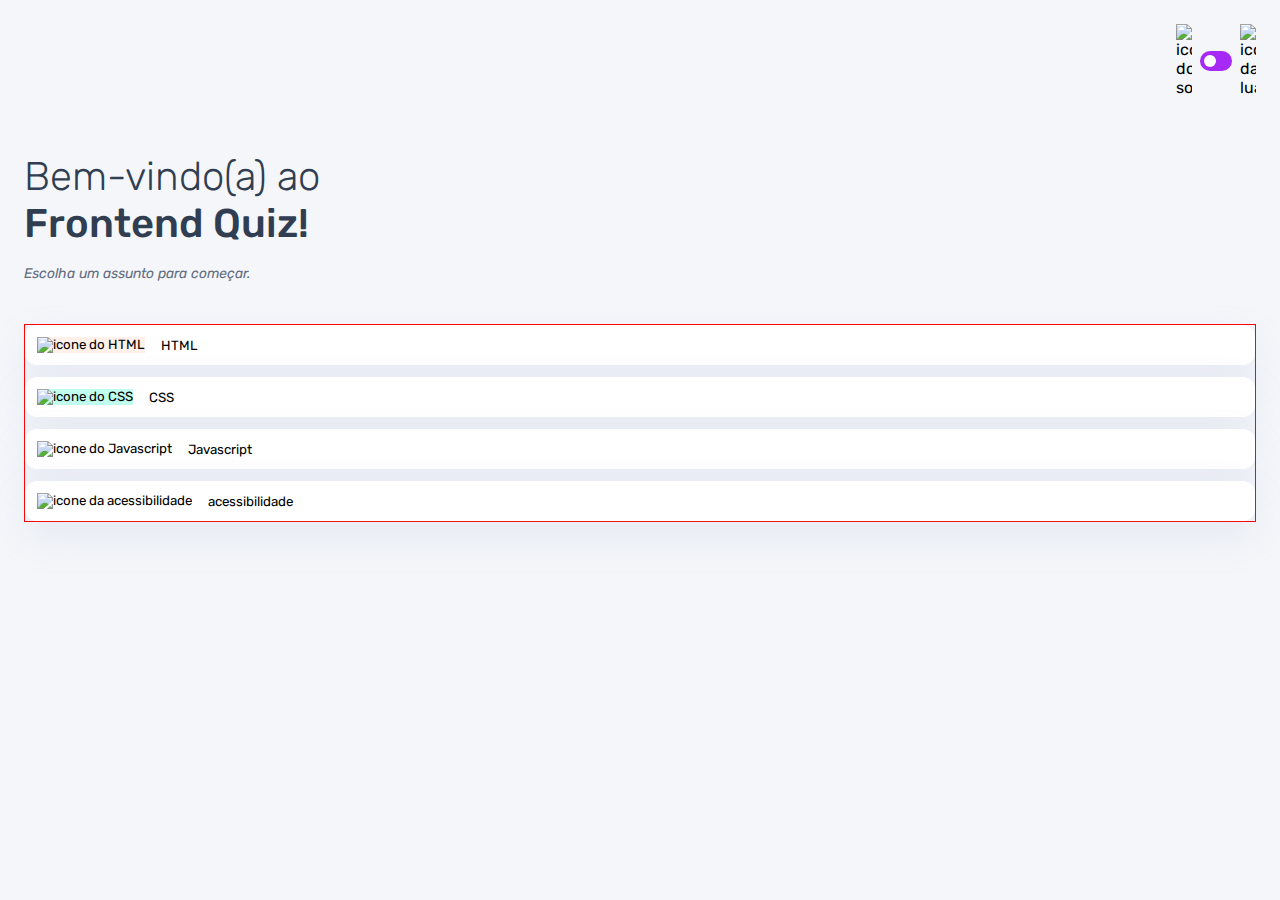
==== index.html @ c5b4b8f1 "primeira parte da estilização dos botões de assunto" ====
<!DOCTYPE html>
<html lang="pt-BR">
<head>
    <meta charset="UTF-8">
    <meta name="viewport" content="width=device-width, initial-scale=1.0">
    <link rel="preconnect" href="https://fonts.googleapis.com">
    <link rel="preconnect" href="https://fonts.gstatic.com" crossorigin>
    <link href="https://fonts.googleapis.com/css2?family=Rubik:ital,wght@0,300..900;1,300..900&display=swap" rel="stylesheet">
    <link rel="stylesheet" href="style.css">
    <title>Quiz App</title>
</head>
<body>
    <header>
        <div class="tema">
            <img src="./assets/images/icon-sun-dark.svg" alt="icone do sol">
        <button>
            <div></div>
        </button>
        <img src="./assets/images/icon-moon-dark.svg" alt="icone da lua">

        </div>
    </header>

    <main>
        <section class="boas_vindas">
            <h1>
                Bem-vindo(a) ao <br>
                <strong>Frontend Quiz!</strong>
            
            </h1>

            <p>Escolha um assunto para começar.</p>
        </section>
        <section class="assuntos">
            <button class="botao_html">
                <div>
                    <img src="./assets/images/icon-html.svg" alt="icone do HTML">
                </div>
                HTML
            </button>

            <button class="botao_css">
                <div>
                    <img src="./assets/images/icon-css.svg" alt="icone do CSS">
                </div>
                CSS
            </button>

            <button class="botao_javascript">
                <div>
                    <img src="./assets/images/icon-js.svg" alt="icone do Javascript">

                </div>
                Javascript
            </button>

            <button class="botao_acessibilidade">
                <div>
                    <img src="./assets/images/icon-accessibility.svg" alt="icone da acessibilidade">
                    
                </div>
                acessibilidade
            </button>

        </section>
    </main>
</body>
</html>
---- style.css ----
*{
    margin: 0;
    padding: 0;
    box-sizing: border-box;
    font-family: "Rubik", sans-serif;
    -webkit-font-smoothing: antialiased;
}

:root {
    --bg-color: #f4f6fa;
    --purple: #a729f5;
    --primary-text-color: #313e51;
    --secondary-text-color: #626c7f;
    --button-bg: #fff;
    --shadow: 0px 16px 40px 0px rgba(143, 160, 193, 0.14);
    --bg-html: #fff1e9;
    --bg-css: #c0fdef;
    --bg-javascript: #ebf0ff;
    --bg-acessibilidade: #f6e7ff;
    --white: #fff;
    --bg-mobile: url(./assets/images/pattern-background-mobile-light.svg);

}

body{
    height: 100svh;
    background: var(--bg-mobile) var(--bg-color);
    background-repeat: no-repeat;
    background-size: cover;
}

header{
    padding: 16px 24px;
    display: flex;
    justify-content: flex-end;
}

.tema{
    padding: 8px 0;
    display: flex;
    align-items: center;
    gap: 8px;
}
.tema img {
    width: 16px;
}

.tema button {
    height: 20px;
    width: 32px;
    background: var(--purple);
    border: 0;
    border-radius: 999px;
    padding: 4px;
}

.tema button div {
    background: var(--white);
    width: 12px;
    height: 12px;
    border-radius: 999px;
}

main {
    padding: 32px 24px;
}

.boas_vindas {
    margin-bottom: 40px;
}

.boas_vindas h1 {
    font-size: 40px;
    font-weight: 300;
    color: var(--primary-text-color);
    margin-bottom: 16px;
}

.boas_vindas h1 strong{
    font-weight: 500;

}

.boas_vindas p {
    color: var(--secondary-text-color);
    font-size: 14px;
    line-height: 150%;
    font-style: italic;
}

.assuntos {
    border: 1px solid red;

    display: flex;
    flex-direction: column;
    gap: 12px;
}

.assuntos button {
    border: none;
    background: var(--button-bg);
    display: flex;
    align-items: center;
    gap:16px;
    padding: 12px;
    border-radius: 12px;
    box-shadow: var(--shadow);
}

.botao_html div {
    background: var(--bg-html);
}

.botao_css div {
    background: var(--bg-css);
}

.botao_javascript {
    background: var(--bg-javascript);
}

.botao_acessibilidade {
    background: var(--bg-acessibilidade);
}
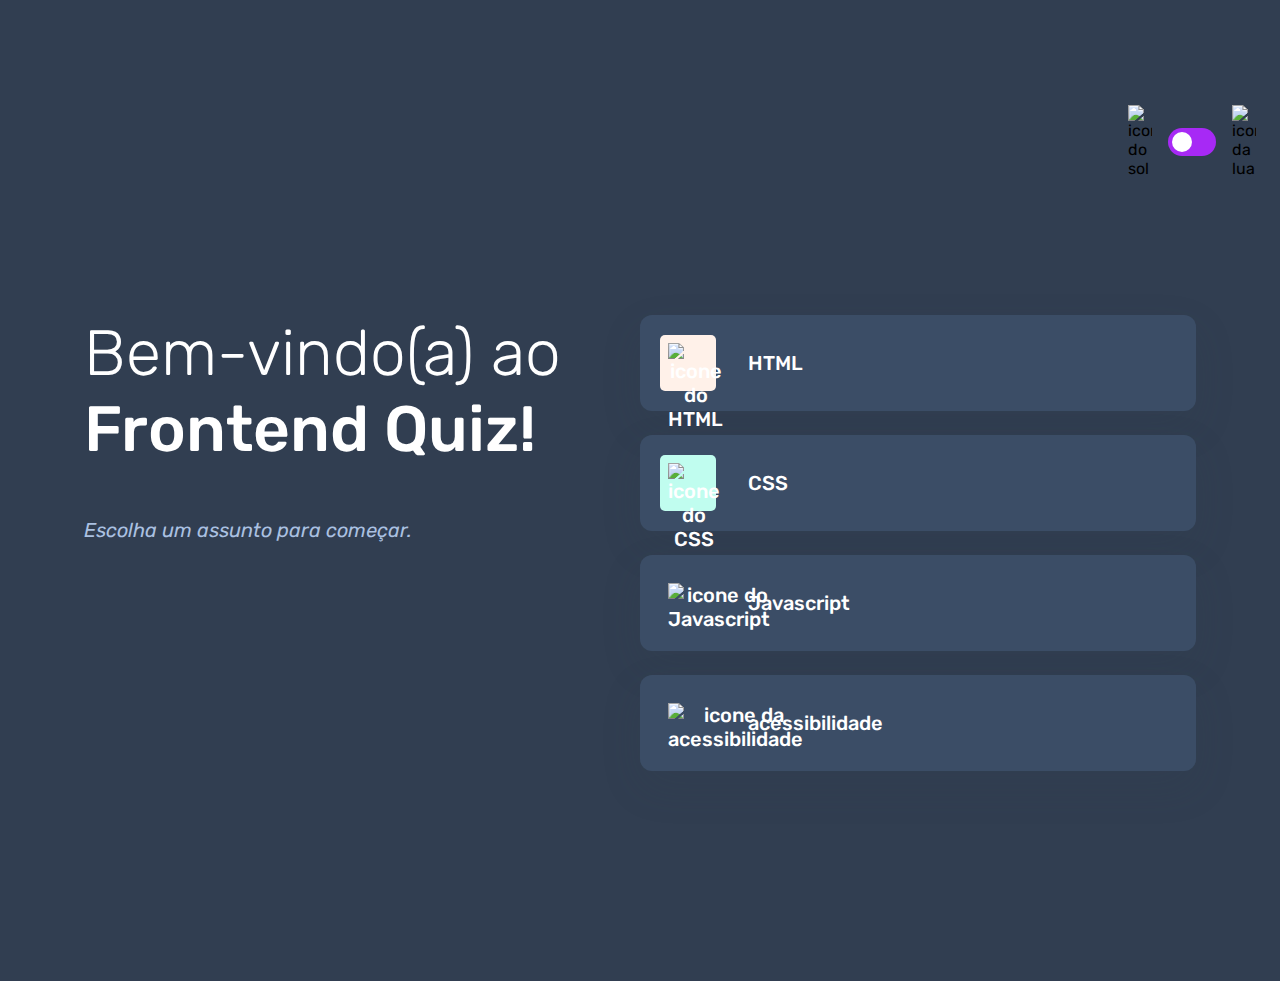
==== commit a558878d: "adaptação das cores para o tema escuro" ====
--- a/index.html
+++ b/index.html
@@ -9,7 +9,7 @@
     <link rel="stylesheet" href="style.css">
     <title>Quiz App</title>
 </head>
-<body>
+<body class="escuro">
     <header>
         <div class="tema">
             <img src="./assets/images/icon-sun-dark.svg" alt="icone do sol">
--- a/style.css
+++ b/style.css
@@ -19,7 +19,18 @@
     --bg-acessibilidade: #f6e7ff;
     --white: #fff;
     --bg-mobile: url(./assets/images/pattern-background-mobile-light.svg);
-
+    --bg-desktop: url(./assets/images/pattern-background-desktop-light.svg);
+
+}
+
+body.escuro {
+    --bg-color: #313e51;
+    --bg-mobile: url(./assets/images/pattern-background-mobile-dark.svg);
+    --bg-desktop: url(./assets/images/pattern-background-desktop-dark.svg);
+    --primary-text-color: #fff;
+    --secondary-text-color: #abc1e1;
+    --button-bg: #3b4d66;
+    --shadow: 0px 16px 40px 0px rgba(49, 62, 81, 0.14);
 }
 
 body{
@@ -89,8 +100,6 @@
 }
 
 .assuntos {
-    border: 1px solid red;
-
     display: flex;
     flex-direction: column;
     gap: 12px;
@@ -105,6 +114,20 @@
     padding: 12px;
     border-radius: 12px;
     box-shadow: var(--shadow);
+    font-size: 18px;
+    font-weight: 500;
+    color: var(--primary-text-color);
+}
+
+.assuntos button div{
+    width: 40px;
+    height: 40px;
+    padding: 5px;
+    border-radius: 5px;
+}
+
+.assuntos button img {
+    width: 100%;
 }
 
 .botao_html div {
@@ -121,4 +144,69 @@
 
 .botao_acessibilidade {
     background: var(--bg-acessibilidade);
+}
+
+@media(min-width: 1100px) {
+    body{
+        background: var(--bg-desktop) var(--bg-color);
+        background-size: cover;
+        background-repeat: no-repeat;
+    }
+
+    header {
+        margin-block: 81px;
+    }
+
+    .tema {
+        gap: 16px;
+    }
+
+    .tema img {
+        width: 24px;
+    }
+
+    .tema button {
+        width: 48px;
+        height: 28px;
+    }
+
+    .tema button div {
+        width: 20px;
+        height: 20px;
+    }
+
+    main {
+        display: flex;
+        max-width: 1160px;
+        margin-inline: auto;
+    }
+
+    section{
+        width: 100%;
+    }
+
+    .boas_vindas h1 {
+        font-size: 64px;
+        margin-bottom: 48px;
+    }
+
+    .boas_vindas p {
+        font-size: 20px;
+    }
+
+    .assuntos {
+        gap: 24px;
+    }
+
+    .assuntos button {
+        font-size: 20px;
+        padding: 20px;
+        gap: 32px;
+    }
+
+    .assuntos button div {
+        width: 56px;
+        height: 56px;
+        padding: 8px;
+    }
 }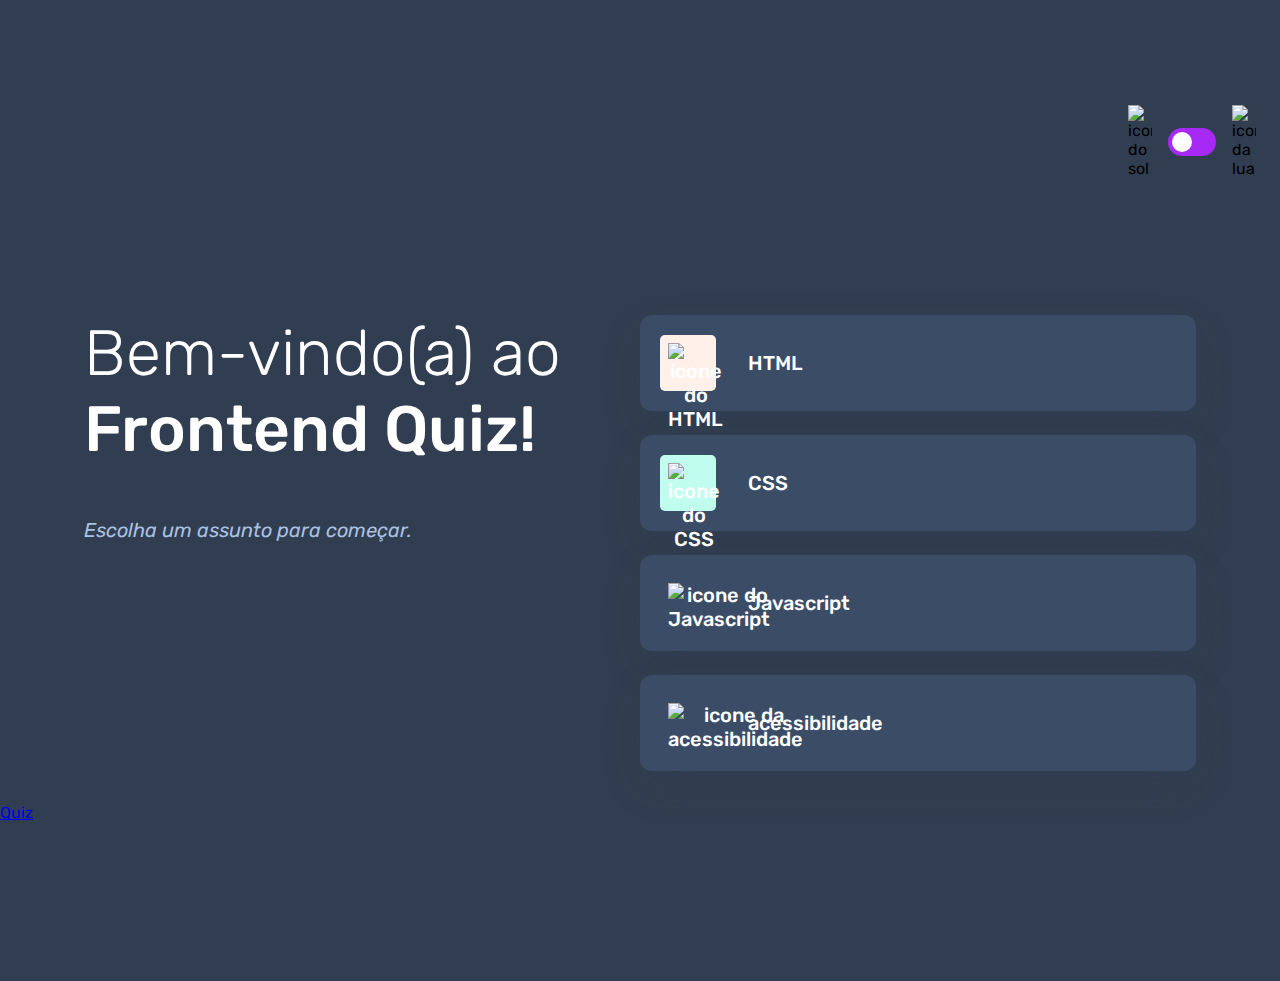
==== commit 663b101d: "criação da página do quiz" ====
--- a/index.html
+++ b/index.html
@@ -64,5 +64,7 @@
 
         </section>
     </main>
+
+    <a href="./pages/quiz/quiz.html">Quiz</a>
 </body>
 </html>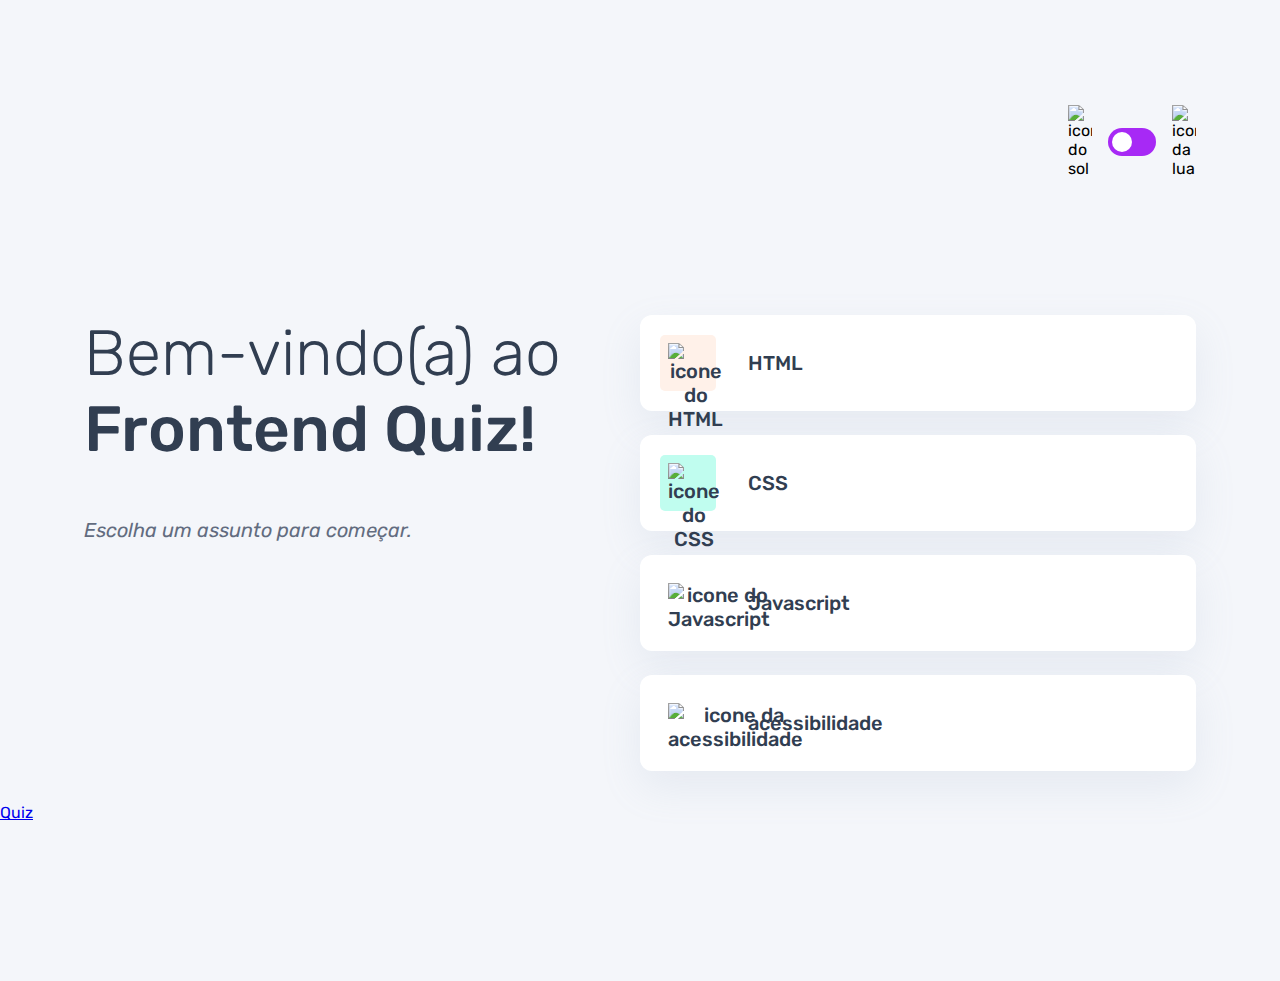
==== commit 99b2490c: "primeiros ajustes do tema no Javascript" ====
--- a/index.html
+++ b/index.html
@@ -7,9 +7,10 @@
     <link rel="preconnect" href="https://fonts.gstatic.com" crossorigin>
     <link href="https://fonts.googleapis.com/css2?family=Rubik:ital,wght@0,300..900;1,300..900&display=swap" rel="stylesheet">
     <link rel="stylesheet" href="style.css">
+    <script src="./script.js" defer></script>
     <title>Quiz App</title>
 </head>
-<body class="escuro">
+<body>
     <header>
         <div class="tema">
             <img src="./assets/images/icon-sun-dark.svg" alt="icone do sol">
--- a/style.css
+++ b/style.css
@@ -44,6 +44,8 @@
     padding: 16px 24px;
     display: flex;
     justify-content: flex-end;
+    max-width: 1160px;
+    margin-inline: auto;
 }
 
 .tema{
@@ -63,6 +65,7 @@
     border: 0;
     border-radius: 999px;
     padding: 4px;
+    display: flex;
 }
 
 .tema button div {
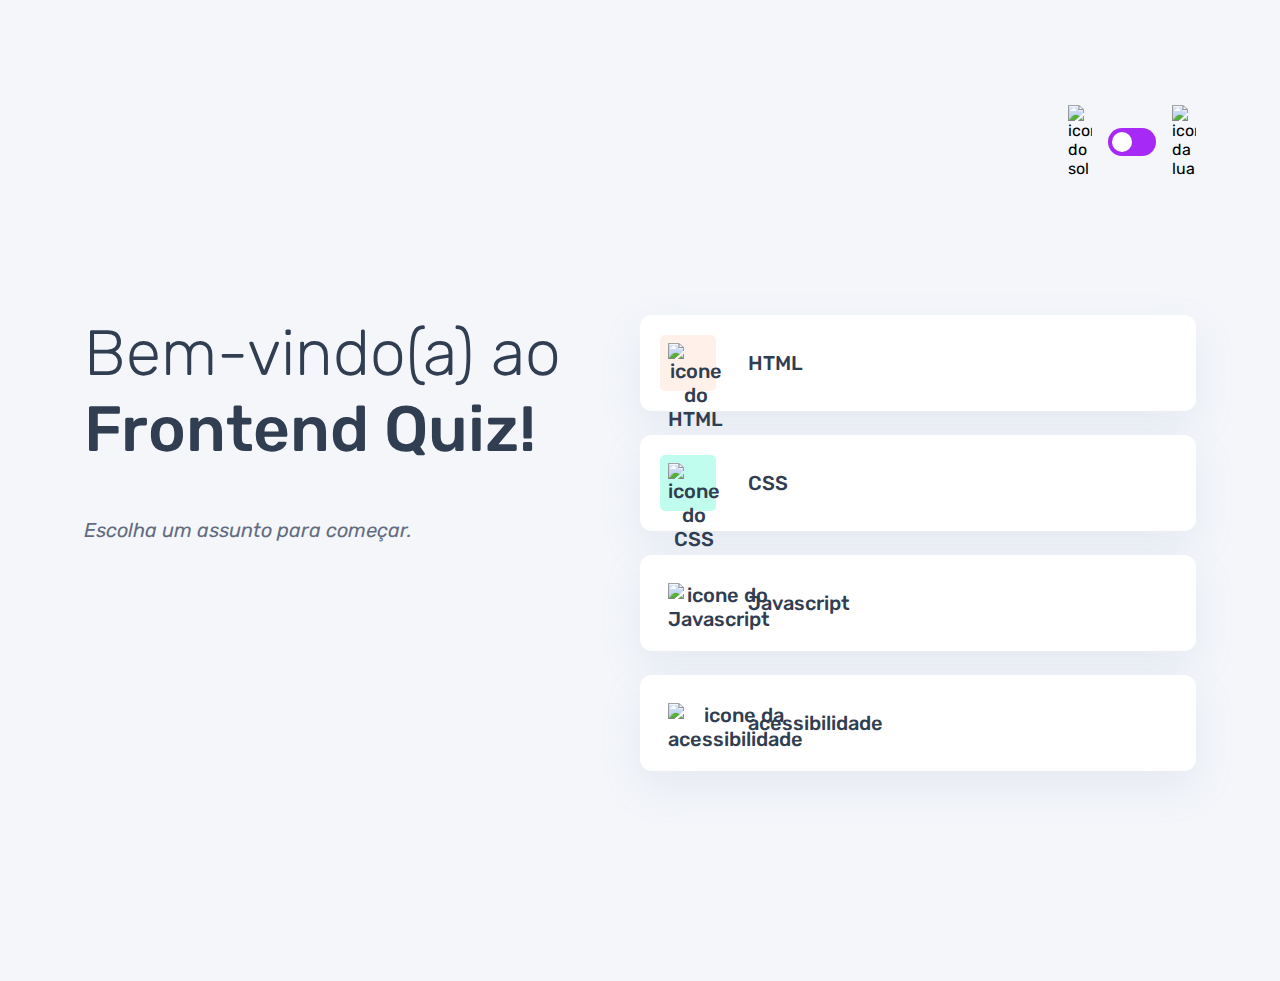
==== commit 0e9529e7: "adicionada a função para escolher o tema do quiz no index.html" ====
--- a/index.html
+++ b/index.html
@@ -7,7 +7,7 @@
     <link rel="preconnect" href="https://fonts.gstatic.com" crossorigin>
     <link href="https://fonts.googleapis.com/css2?family=Rubik:ital,wght@0,300..900;1,300..900&display=swap" rel="stylesheet">
     <link rel="stylesheet" href="style.css">
-    <script src="./script.js" defer></script>
+    <script src="./script.js" type="module" defer></script>
     <title>Quiz App</title>
 </head>
 <body>
@@ -65,7 +65,5 @@
 
         </section>
     </main>
-
-    <a href="./pages/quiz/quiz.html">Quiz</a>
 </body>
 </html>--- a/style.css
+++ b/style.css
@@ -66,6 +66,7 @@
     border-radius: 999px;
     padding: 4px;
     display: flex;
+    cursor: pointer;
 }
 
 .tema button div {
@@ -120,6 +121,7 @@
     font-size: 18px;
     font-weight: 500;
     color: var(--primary-text-color);
+    cursor: pointer;
 }
 
 .assuntos button div{
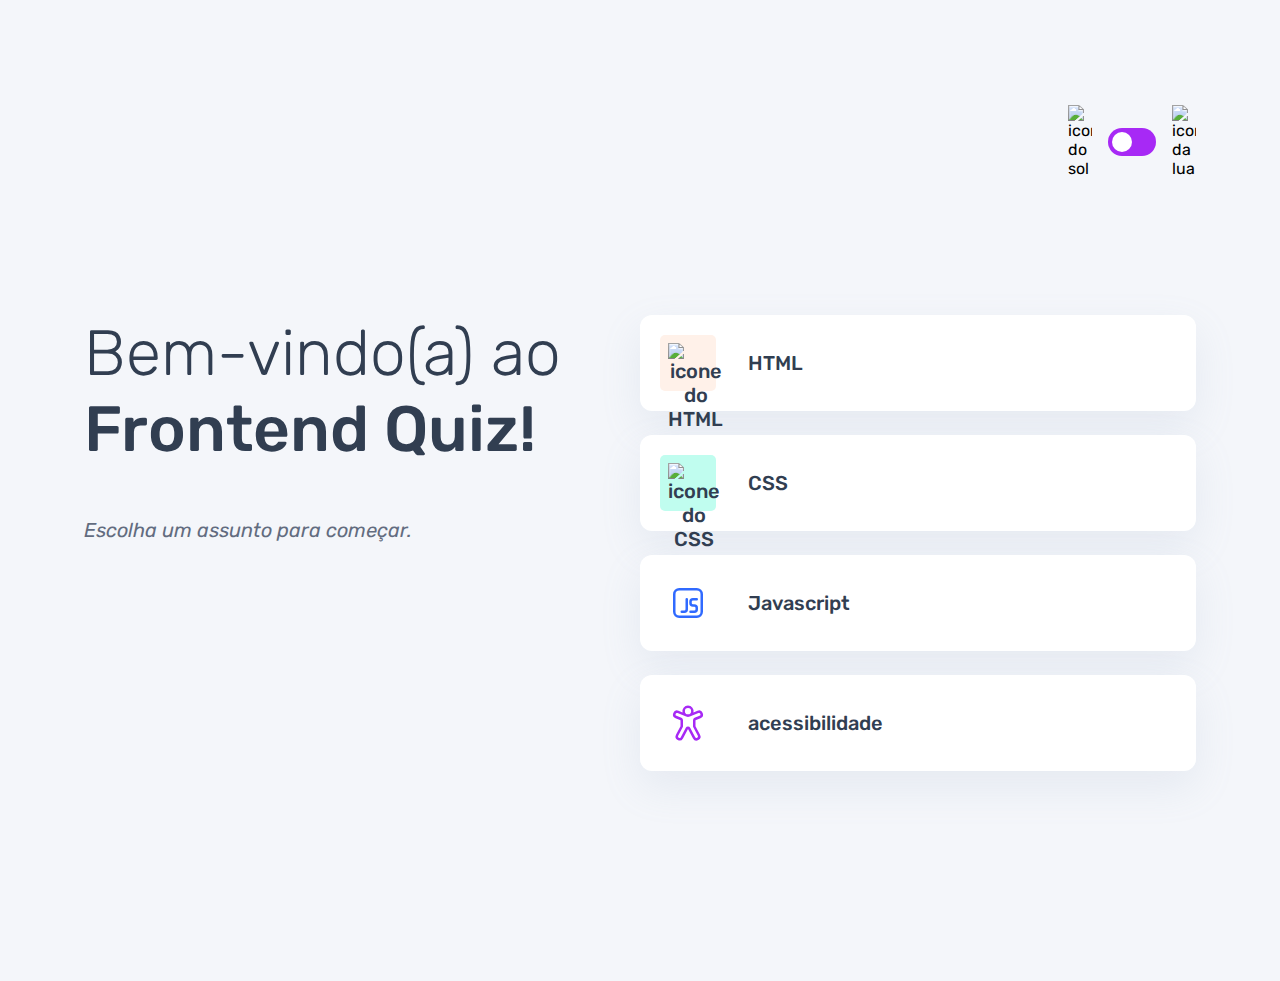
==== commit 6c5882e0: "alteração dinamica do assunto da página" ====
--- a/index.html
+++ b/index.html
@@ -49,7 +49,7 @@
 
             <button class="botao_javascript">
                 <div>
-                    <img src="./assets/images/icon-js.svg" alt="icone do Javascript">
+                    <img src="./assets/images/icon-javascript.svg" alt="icone do Javascript">
 
                 </div>
                 Javascript
@@ -57,7 +57,7 @@
 
             <button class="botao_acessibilidade">
                 <div>
-                    <img src="./assets/images/icon-accessibility.svg" alt="icone da acessibilidade">
+                    <img src="./assets/images/icon-acessibilidade.svg" alt="icone da acessibilidade">
                     
                 </div>
                 acessibilidade
